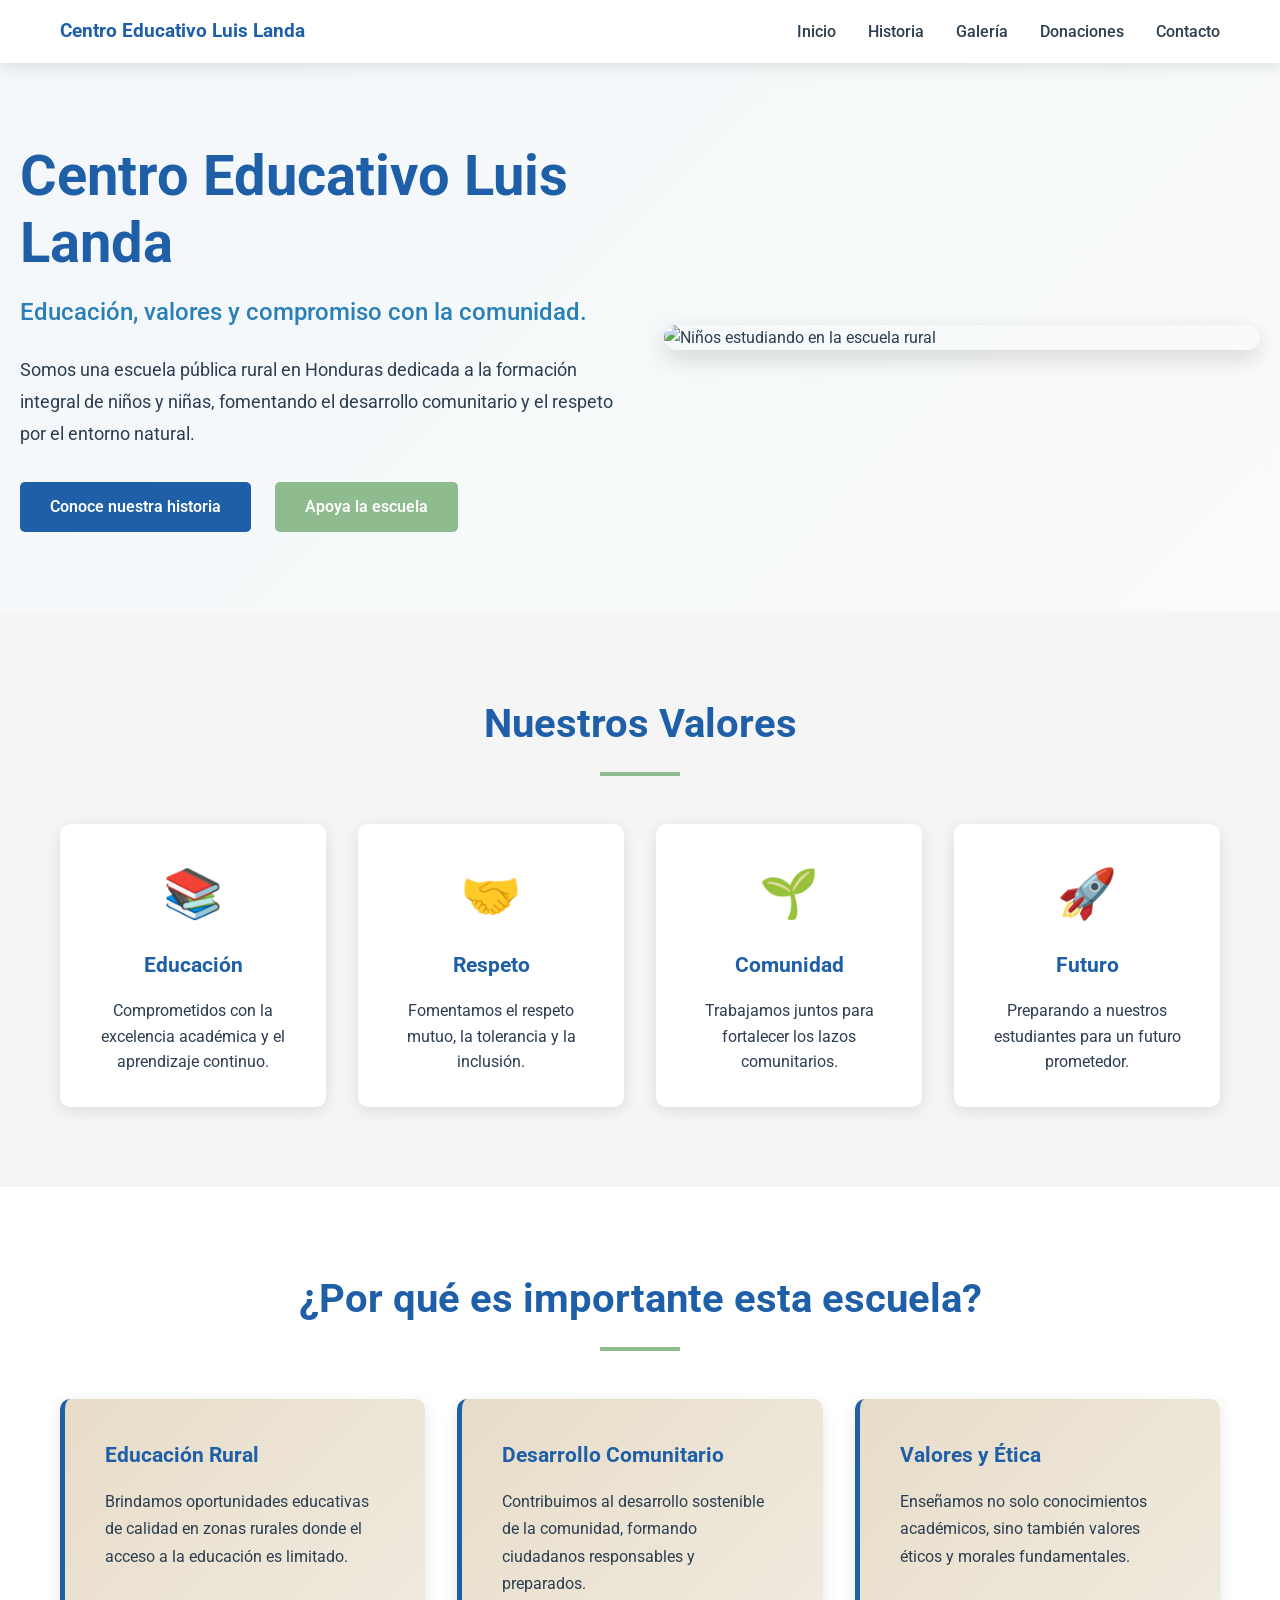
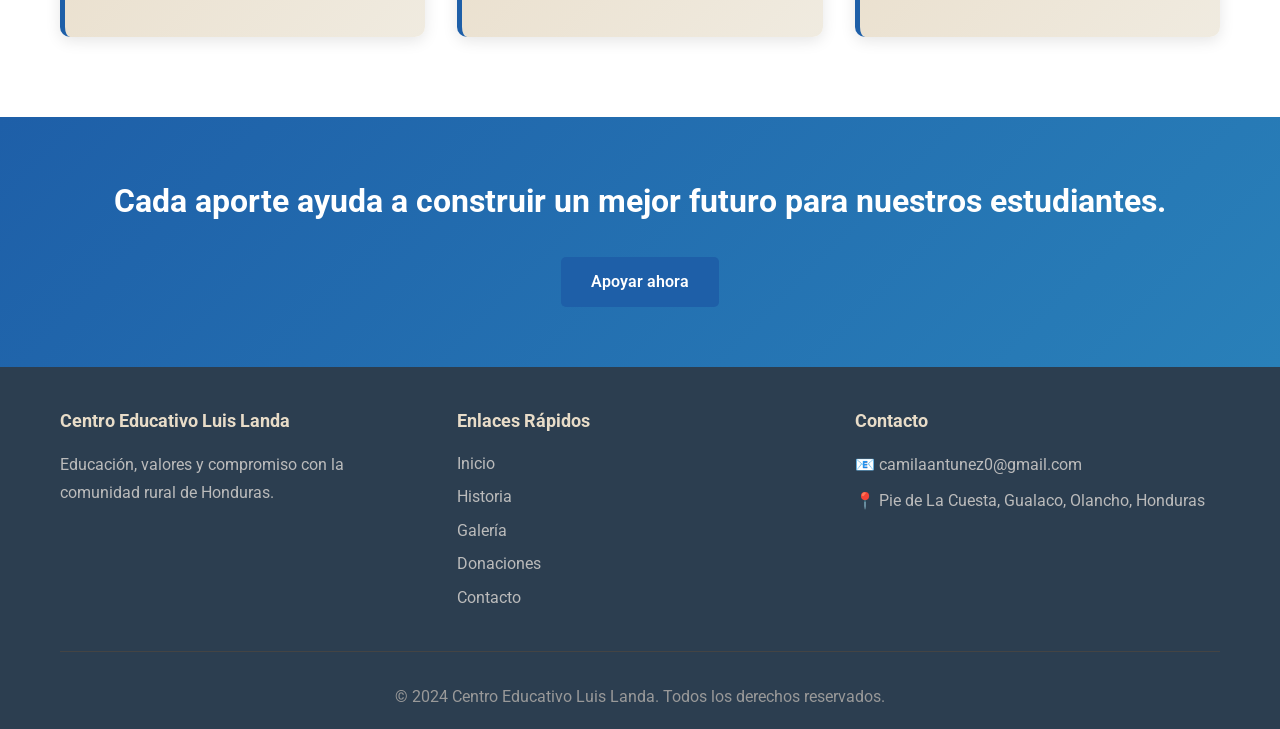
==== index.html @ 62749e9d "commit1" ====
<!DOCTYPE html>
<html lang="es">
<head>
    <meta charset="UTF-8">
    <meta name="viewport" content="width=device-width, initial-scale=1.0">
    <title>Centro Educativo Luis Landa</title>
    <link rel="stylesheet" href="css/styles.css">
    <link rel="icon" href="images/favicon.ico" type="image/x-icon">
    <link href="https://fonts.googleapis.com/css2?family=Roboto:wght@300;400;500;700&display=swap" rel="stylesheet">
</head>
<body>
    <header>
        <nav class="navbar">
            <div class="nav-container">
                <div class="logo">
                    <h1>Centro Educativo Luis Landa</h1>
                </div>
                <ul class="nav-menu">
                    <li><a href="#inicio">Inicio</a></li>
                    <li><a href="historia.html">Historia</a></li>
                    <li><a href="galeria.html">Galería</a></li>
                    <li><a href="donaciones.html">Donaciones</a></li>
                    <li><a href="contacto.html">Contacto</a></li>
                </ul>
                <div class="hamburger">
                    <span class="bar"></span>
                    <span class="bar"></span>
                    <span class="bar"></span>
                </div>
            </div>
        </nav>
    </header>

    <main>
        <section id="inicio" class="hero">
            <div class="hero-content">
                <h2>Centro Educativo Luis Landa</h2>
                <p class="hero-subtitle">Educación, valores y compromiso con la comunidad.</p>
                <p class="hero-text">Somos una escuela pública rural en Honduras dedicada a la formación integral de niños y niñas, fomentando el desarrollo comunitario y el respeto por el entorno natural.</p>
                <div class="hero-buttons">
                    <a href="historia.html" class="btn btn-primary">Conoce nuestra historia</a>
                    <a href="donaciones.html" class="btn btn-secondary">Apoya la escuela</a>
                </div>
            </div>
            <div class="hero-image">
                <img src="images/hero-school.jpg" alt="Niños estudiando en la escuela rural">
            </div>
        </section>

        <section class="valores">
            <div class="container">
                <h2>Nuestros Valores</h2>
                <div class="valores-grid">
                    <div class="valor-card">
                        <div class="valor-icon">📚</div>
                        <h3>Educación</h3>
                        <p>Comprometidos con la excelencia académica y el aprendizaje continuo.</p>
                    </div>
                    <div class="valor-card">
                        <div class="valor-icon">🤝</div>
                        <h3>Respeto</h3>
                        <p>Fomentamos el respeto mutuo, la tolerancia y la inclusión.</p>
                    </div>
                    <div class="valor-card">
                        <div class="valor-icon">🌱</div>
                        <h3>Comunidad</h3>
                        <p>Trabajamos juntos para fortalecer los lazos comunitarios.</p>
                    </div>
                    <div class="valor-card">
                        <div class="valor-icon">🚀</div>
                        <h3>Futuro</h3>
                        <p>Preparando a nuestros estudiantes para un futuro prometedor.</p>
                    </div>
                </div>
            </div>
        </section>

        <section class="importancia">
            <div class="container">
                <h2>¿Por qué es importante esta escuela?</h2>
                <div class="importancia-grid">
                    <div class="importancia-card">
                        <h3>Educación Rural</h3>
                        <p>Brindamos oportunidades educativas de calidad en zonas rurales donde el acceso a la educación es limitado.</p>
                    </div>
                    <div class="importancia-card">
                        <h3>Desarrollo Comunitario</h3>
                        <p>Contribuimos al desarrollo sostenible de la comunidad, formando ciudadanos responsables y preparados.</p>
                    </div>
                    <div class="importancia-card">
                        <h3>Valores y Ética</h3>
                        <p>Enseñamos no solo conocimientos académicos, sino también valores éticos y morales fundamentales.</p>
                    </div>
                </div>
            </div>
        </section>

        <section class="cta-final">
            <div class="container">
                <h2>Cada aporte ayuda a construir un mejor futuro para nuestros estudiantes.</h2>
                <a href="donaciones.html" class="btn btn-primary">Apoyar ahora</a>
            </div>
        </section>
    </main>

    <footer>
        <div class="container">
            <div class="footer-content">
                <div class="footer-section">
                    <h3>Centro Educativo Luis Landa</h3>
                    <p>Educación, valores y compromiso con la comunidad rural de Honduras.</p>
                </div>
                <div class="footer-section">
                    <h3>Enlaces Rápidos</h3>
                    <ul>
                        <li><a href="#inicio">Inicio</a></li>
                        <li><a href="historia.html">Historia</a></li>
                        <li><a href="galeria.html">Galería</a></li>
                        <li><a href="donaciones.html">Donaciones</a></li>
                        <li><a href="contacto.html">Contacto</a></li>
                    </ul>
                </div>
                <div class="footer-section">
                    <h3>Contacto</h3>
                    <p>📧 camilaantunez0@gmail.com</p>
                    <p>📍 Pie de La Cuesta, Gualaco, Olancho, Honduras</p>
                </div>
            </div>
            <div class="footer-bottom">
                <p>&copy; 2024 Centro Educativo Luis Landa. Todos los derechos reservados.</p>
            </div>
        </div>
    </footer>

    <script src="js/script.js"></script>
</body>
</html>
---- css/styles.css ----
* {
    margin: 0;
    padding: 0;
    box-sizing: border-box;
}

:root {
    --primary-blue: #1e5fa8;
    --secondary-blue: #2980b9;
    --light-green: #8fbc8f;
    --warm-beige: #e8dcc8;
    --white: #ffffff;
    --dark-text: #2c3e50;
    --light-gray: #f5f5f5;
    --shadow: 0 4px 15px rgba(0, 0, 0, 0.1);
    --shadow-hover: 0 8px 25px rgba(0, 0, 0, 0.15);
}

html {
    scroll-behavior: smooth;
}

body {
    font-family: 'Roboto', sans-serif;
    color: var(--dark-text);
    line-height: 1.6;
    overflow-x: hidden;
}

.container {
    max-width: 1200px;
    margin: 0 auto;
    padding: 0 20px;
}

/* HEADER Y NAVEGACIÓN */
header {
    position: relative;
    z-index: 1000;
}

.navbar {
    background: var(--white);
    padding: 1rem 0;
    position: sticky;
    top: 0;
    box-shadow: var(--shadow);
    transition: all 0.3s ease;
}

.nav-container {
    max-width: 1200px;
    margin: 0 auto;
    padding: 0 20px;
    display: flex;
    justify-content: space-between;
    align-items: center;
}

.logo h1 {
    color: var(--primary-blue);
    font-size: 1.2rem;
    font-weight: 700;
    transition: all 0.3s ease;
}

.logo h1:hover {
    color: var(--secondary-blue);
}

.nav-menu {
    display: flex;
    list-style: none;
    gap: 2rem;
}

.nav-menu a {
    text-decoration: none;
    color: var(--dark-text);
    font-weight: 500;
    transition: all 0.3s ease;
    position: relative;
}

.nav-menu a:hover {
    color: var(--primary-blue);
}

.nav-menu a::after {
    content: '';
    position: absolute;
    bottom: -5px;
    left: 0;
    width: 0;
    height: 2px;
    background: var(--primary-blue);
    transition: width 0.3s ease;
}

.nav-menu a:hover::after {
    width: 100%;
}

.hamburger {
    display: none;
    flex-direction: column;
    cursor: pointer;
}

.bar {
    width: 25px;
    height: 3px;
    background: var(--dark-text);
    margin: 5px 0;
    transition: all 0.3s ease;
    border-radius: 2px;
}

/* HERO SECTION */
.hero {
    display: grid;
    grid-template-columns: 1fr 1fr;
    align-items: center;
    gap: 3rem;
    padding: 80px 20px;
    background: linear-gradient(135deg, rgba(30, 95, 168, 0.05) 0%, rgba(143, 188, 143, 0.05) 100%);
    animation: fadeInDown 0.8s ease;
}

.hero-content h2 {
    font-size: 3.5rem;
    font-weight: 700;
    color: var(--primary-blue);
    margin-bottom: 1rem;
    line-height: 1.2;
}

.hero-subtitle {
    font-size: 1.5rem;
    color: var(--secondary-blue);
    margin-bottom: 1.5rem;
    font-weight: 500;
}

.hero-text {
    font-size: 1.1rem;
    color: var(--dark-text);
    margin-bottom: 2rem;
    line-height: 1.8;
}

.hero-buttons {
    display: flex;
    gap: 1.5rem;
    flex-wrap: wrap;
}

.hero-image {
    position: relative;
    overflow: hidden;
    border-radius: 15px;
    box-shadow: var(--shadow-hover);
    animation: fadeInRight 0.8s ease;
}

.hero-image img {
    width: 100%;
    height: 400px;
    object-fit: cover;
    transition: transform 0.3s ease;
}

.hero-image:hover img {
    transform: scale(1.05);
}

/* BOTONES */
.btn {
    display: inline-block;
    padding: 12px 30px;
    border-radius: 5px;
    text-decoration: none;
    font-weight: 600;
    transition: all 0.3s ease;
    cursor: pointer;
    border: none;
    font-size: 1rem;
}

.btn-primary {
    background: var(--primary-blue);
    color: var(--white);
}

.btn-primary:hover {
    background: var(--secondary-blue);
    box-shadow: var(--shadow-hover);
    transform: translateY(-2px);
}

.btn-secondary {
    background: var(--light-green);
    color: var(--white);
}

.btn-secondary:hover {
    background: #7aa87a;
    box-shadow: var(--shadow-hover);
    transform: translateY(-2px);
}

/* VALORES */
.valores {
    padding: 80px 20px;
    background: var(--light-gray);
}

.valores h2,
.importancia h2 {
    font-size: 2.5rem;
    color: var(--primary-blue);
    text-align: center;
    margin-bottom: 3rem;
    position: relative;
}

.valores h2::after,
.importancia h2::after {
    content: '';
    display: block;
    width: 80px;
    height: 4px;
    background: var(--light-green);
    margin: 1rem auto 0;
}

.valores-grid {
    display: grid;
    grid-template-columns: repeat(auto-fit, minmax(250px, 1fr));
    gap: 2rem;
    max-width: 1200px;
    margin: 0 auto;
}

.valor-card {
    background: var(--white);
    padding: 2rem;
    border-radius: 10px;
    text-align: center;
    box-shadow: var(--shadow);
    transition: all 0.3s ease;
    animation: fadeInUp 0.6s ease;
}

.valor-card:hover {
    transform: translateY(-10px);
    box-shadow: var(--shadow-hover);
}

.valor-icon {
    font-size: 3rem;
    margin-bottom: 1rem;
}

.valor-card h3 {
    color: var(--primary-blue);
    margin-bottom: 1rem;
    font-size: 1.3rem;
}

.valor-card p {
    color: var(--dark-text);
    line-height: 1.6;
}

/* IMPORTANCIA */
.importancia {
    padding: 80px 20px;
    background: var(--white);
}

.importancia-grid {
    display: grid;
    grid-template-columns: repeat(auto-fit, minmax(280px, 1fr));
    gap: 2rem;
    max-width: 1200px;
    margin: 0 auto;
}

.importancia-card {
    background: linear-gradient(135deg, var(--warm-beige) 0%, #f0ebe0 100%);
    padding: 2.5rem;
    border-radius: 10px;
    border-left: 5px solid var(--primary-blue);
    box-shadow: var(--shadow);
    transition: all 0.3s ease;
    animation: fadeInUp 0.6s ease;
}

.importancia-card:hover {
    transform: translateX(10px);
    box-shadow: var(--shadow-hover);
}

.importancia-card h3 {
    color: var(--primary-blue);
    margin-bottom: 1rem;
    font-size: 1.3rem;
}

.importancia-card p {
    color: var(--dark-text);
    line-height: 1.7;
}

/* HISTORIA HERO */
.historia-hero {
    background: linear-gradient(135deg, var(--primary-blue) 0%, var(--secondary-blue) 100%);
    color: var(--white);
    padding: 80px 20px;
    text-align: center;
}

.historia-hero h1 {
    font-size: 3rem;
    margin-bottom: 1rem;
}

.historia-hero p {
    font-size: 1.2rem;
    max-width: 600px;
    margin: 0 auto;
}

/* HISTORIA CONTENIDO */
.historia-content {
    padding: 80px 20px;
    background: var(--white);
}

.historia-content .container {
    display: grid;
    grid-template-columns: 1fr 1fr;
    gap: 3rem;
    align-items: center;
}

.historia-text h2 {
    font-size: 2rem;
    color: var(--primary-blue);
    margin-bottom: 1.5rem;
}

.historia-text p {
    color: var(--dark-text);
    margin-bottom: 1.5rem;
    line-height: 1.8;
    font-size: 1.05rem;
}

.historia-image {
    overflow: hidden;
    border-radius: 10px;
    box-shadow: var(--shadow-hover);
}

.historia-image img {
    width: 100%;
    height: 400px;
    object-fit: cover;
    transition: transform 0.3s ease;
}

.historia-image:hover img {
    transform: scale(1.05);
}

/* MISIÓN Y VISIÓN */
.mision-vision {
    padding: 80px 20px;
    background: linear-gradient(135deg, rgba(143, 188, 143, 0.1) 0%, rgba(30, 95, 168, 0.1) 100%);
}

.mision-vision .container {
    display: grid;
    grid-template-columns: 1fr 1fr;
    gap: 3rem;
    max-width: 1200px;
    margin: 0 auto;
}

.mision,
.vision {
    background: var(--white);
    padding: 3rem;
    border-radius: 10px;
    box-shadow: var(--shadow);
    animation: fadeInUp 0.6s ease;
}

.mision::before,
.vision::before {
    content: '';
    display: block;
    width: 5px;
    height: 100%;
    position: absolute;
    left: 0;
    top: 0;
    border-radius: 10px 0 0 10px;
}

.mision {
    position: relative;
    border-left: 5px solid var(--primary-blue);
}

.vision {
    position: relative;
    border-left: 5px solid var(--light-green);
}

.mision h2,
.vision h2 {
    font-size: 1.8rem;
    margin-bottom: 1.5rem;
    color: var(--primary-blue);
}

.mision p,
.vision p {
    color: var(--dark-text);
    line-height: 1.8;
    font-size: 1.05rem;
}

/* ACCORDIÓN (FAQ) */
.faq {
    padding: 80px 20px;
    background: var(--light-gray);
}

.faq h2 {
    font-size: 2.5rem;
    color: var(--primary-blue);
    text-align: center;
    margin-bottom: 3rem;
    position: relative;
}

.faq h2::after {
    content: '';
    display: block;
    width: 80px;
    height: 4px;
    background: var(--light-green);
    margin: 1rem auto 0;
}

.accordion {
    max-width: 800px;
    margin: 0 auto;
}

.accordion-item {
    margin-bottom: 1rem;
    border: 1px solid #ddd;
    border-radius: 8px;
    overflow: hidden;
    background: var(--white);
    animation: fadeInUp 0.6s ease;
}

.accordion-header {
    width: 100%;
    padding: 1.5rem;
    background: var(--white);
    border: none;
    text-align: left;
    cursor: pointer;
    font-size: 1.1rem;
    font-weight: 600;
    color: var(--dark-text);
    transition: all 0.3s ease;
    display: flex;
    justify-content: space-between;
    align-items: center;
}

.accordion-header:hover {
    background: var(--warm-beige);
    color: var(--primary-blue);
}

.accordion-header.active {
    background: var(--primary-blue);
    color: var(--white);
}

.accordion-header::after {
    content: '▼';
    margin-left: 1rem;
    transition: transform 0.3s ease;
    font-size: 0.8rem;
}

.accordion-header.active::after {
    transform: rotate(-180deg);
}

.accordion-content {
    padding: 1.5rem;
    background: var(--white);
    color: var(--dark-text);
    display: none;
    border-top: 1px solid #eee;
    line-height: 1.8;
}

.accordion-content.active {
    display: block;
}

/* GALERÍA */
.galeria {
    padding: 80px 20px;
    background: var(--white);
}

.galeria h1 {
    font-size: 2.5rem;
    color: var(--primary-blue);
    text-align: center;
    margin-bottom: 1rem;
}

.galeria-subtitle {
    text-align: center;
    color: var(--dark-text);
    margin-bottom: 3rem;
    font-size: 1.1rem;
}

.filtros {
    display: flex;
    justify-content: center;
    gap: 1rem;
    margin-bottom: 3rem;
    flex-wrap: wrap;
}

.filtro-btn {
    padding: 10px 25px;
    border: 2px solid var(--primary-blue);
    background: var(--white);
    color: var(--primary-blue);
    border-radius: 25px;
    cursor: pointer;
    font-weight: 600;
    transition: all 0.3s ease;
}

.filtro-btn:hover,
.filtro-btn.active {
    background: var(--primary-blue);
    color: var(--white);
}

.galeria-grid {
    display: grid;
    grid-template-columns: repeat(auto-fill, minmax(250px, 1fr));
    gap: 2rem;
    margin-bottom: 3rem;
}

.galeria-item {
    position: relative;
    overflow: hidden;
    border-radius: 10px;
    box-shadow: var(--shadow);
    cursor: pointer;
    transition: all 0.3s ease;
    animation: fadeInUp 0.6s ease;
}

.galeria-item:hover {
    transform: translateY(-10px);
    box-shadow: var(--shadow-hover);
}

.galeria-item img {
    width: 100%;
    height: 250px;
    object-fit: cover;
    transition: transform 0.3s ease;
}

.galeria-item:hover img {
    transform: scale(1.1);
}

.galeria-overlay {
    position: absolute;
    top: 0;
    left: 0;
    right: 0;
    bottom: 0;
    background: rgba(30, 95, 168, 0.8);
    display: flex;
    align-items: center;
    justify-content: center;
    opacity: 0;
    transition: opacity 0.3s ease;
}

.galeria-item:hover .galeria-overlay {
    opacity: 1;
}

.galeria-overlay-text {
    color: var(--white);
    font-weight: 600;
    font-size: 1.1rem;
}

/* MODAL GALERÍA */
.modal {
    display: none;
    position: fixed;
    z-index: 2000;
    left: 0;
    top: 0;
    width: 100%;
    height: 100%;
    background-color: rgba(0, 0, 0, 0.8);
    animation: fadeIn 0.3s ease;
}

.modal.active {
    display: flex;
    align-items: center;
    justify-content: center;
}

.modal-content {
    position: relative;
    max-width: 90%;
    max-height: 90vh;
    background: var(--white);
    border-radius: 10px;
    overflow: hidden;
}

.modal-image {
    width: 100%;
    max-height: 80vh;
    object-fit: contain;
}

.modal-close {
    position: absolute;
    top: 20px;
    right: 20px;
    font-size: 2rem;
    cursor: pointer;
    color: var(--white);
    background: rgba(0, 0, 0, 0.5);
    padding: 10px 15px;
    border-radius: 5px;
    transition: all 0.3s ease;
}

.modal-close:hover {
    background: rgba(0, 0, 0, 0.8);
}

/* DONACIONES */
.donaciones {
    padding: 80px 20px;
    background: var(--light-gray);
}

.donaciones h1 {
    font-size: 2.5rem;
    color: var(--primary-blue);
    text-align: center;
    margin-bottom: 1.5rem;
}

.donaciones-intro {
    text-align: center;
    max-width: 700px;
    margin: 0 auto 3rem;
    font-size: 1.1rem;
    color: var(--dark-text);
    line-height: 1.8;
}

.formas-apoyo {
    display: grid;
    grid-template-columns: repeat(auto-fit, minmax(250px, 1fr));
    gap: 2rem;
    margin-bottom: 4rem;
    max-width: 1200px;
    margin-left: auto;
    margin-right: auto;
}

.apoyo-card {
    background: var(--white);
    padding: 2.5rem;
    border-radius: 10px;
    text-align: center;
    box-shadow: var(--shadow);
    transition: all 0.3s ease;
    animation: fadeInUp 0.6s ease;
}

.apoyo-card:hover {
    transform: translateY(-10px);
    box-shadow: var(--shadow-hover);
    border-top: 4px solid var(--primary-blue);
}

.apoyo-icon {
    font-size: 2.5rem;
    margin-bottom: 1rem;
}

.apoyo-card h3 {
    color: var(--primary-blue);
    margin-bottom: 1rem;
    font-size: 1.2rem;
}

.apoyo-card p {
    color: var(--dark-text);
    line-height: 1.6;
}

/* DIRECTORA INFO */
.directora-info {
    background: linear-gradient(135deg, var(--primary-blue) 0%, var(--secondary-blue) 100%);
    color: var(--white);
    padding: 2rem;
    border-radius: 10px;
    text-align: center;
    margin-bottom: 3rem;
    max-width: 600px;
    margin-left: auto;
    margin-right: auto;
    animation: fadeInUp 0.6s ease;
}

.directora-info h3 {
    font-size: 1.3rem;
    margin-bottom: 0.5rem;
}

.directora-info p {
    font-size: 1.05rem;
    margin-bottom: 0.5rem;
}

/* FORMULARIO DONACIONES */
.donacion-form {
    background: var(--white);
    padding: 2.5rem;
    border-radius: 10px;
    max-width: 500px;
    margin: 0 auto;
    box-shadow: var(--shadow);
}

.donacion-form h3 {
    color: var(--primary-blue);
    margin-bottom: 1.5rem;
    font-size: 1.3rem;
}

.form-group {
    margin-bottom: 1.5rem;
}

.form-group label {
    display: block;
    margin-bottom: 0.5rem;
    color: var(--dark-text);
    font-weight: 600;
}

.form-group input,
.form-group textarea,
.form-group select {
    width: 100%;
    padding: 10px;
    border: 2px solid #ddd;
    border-radius: 5px;
    font-family: inherit;
    font-size: 1rem;
    transition: all 0.3s ease;
}

.form-group input:focus,
.form-group textarea:focus,
.form-group select:focus {
    outline: none;
    border-color: var(--primary-blue);
    box-shadow: 0 0 0 3px rgba(30, 95, 168, 0.1);
}

.form-group textarea {
    resize: vertical;
    min-height: 100px;
}

/* CONTACTO */
.contacto {
    padding: 80px 20px;
    background: var(--white);
}

.contacto h1 {
    font-size: 2.5rem;
    color: var(--primary-blue);
    text-align: center;
    margin-bottom: 3rem;
}

.contacto-container {
    max-width: 1200px;
    margin: 0 auto;
    display: grid;
    grid-template-columns: 1fr 1fr;
    gap: 3rem;
}

.contacto-info {
    display: flex;
    flex-direction: column;
    gap: 2rem;
}

.contacto-item {
    background: var(--light-gray);
    padding: 2rem;
    border-radius: 10px;
    animation: fadeInUp 0.6s ease;
}

.contacto-item h3 {
    color: var(--primary-blue);
    margin-bottom: 1rem;
    font-size: 1.2rem;
}

.contacto-item p {
    color: var(--dark-text);
    line-height: 1.8;
}

.contacto-form {
    background: var(--light-gray);
    padding: 2.5rem;
    border-radius: 10px;
    animation: fadeInUp 0.6s ease;
}

.contacto-form h2 {
    color: var(--primary-blue);
    margin-bottom: 1.5rem;
    font-size: 1.3rem;
}

.mapa-placeholder {
    width: 100%;
    height: 300px;
    background: linear-gradient(135deg, var(--primary-blue), var(--light-green));
    border-radius: 10px;
    display: flex;
    align-items: center;
    justify-content: center;
    color: var(--white);
    font-size: 1.1rem;
    margin-top: 2rem;
    box-shadow: var(--shadow);
}

/* CTA FINAL */
.cta-final {
    background: linear-gradient(135deg, var(--primary-blue) 0%, var(--secondary-blue) 100%);
    color: var(--white);
    padding: 60px 20px;
    text-align: center;
}

.cta-final h2 {
    font-size: 2rem;
    margin-bottom: 2rem;
    line-height: 1.5;
}

/* FOOTER */
footer {
    background: var(--dark-text);
    color: var(--white);
    padding: 40px 20px 20px;
}

.footer-content {
    display: grid;
    grid-template-columns: repeat(auto-fit, minmax(250px, 1fr));
    gap: 2rem;
    margin-bottom: 2rem;
}

.footer-section h3 {
    color: var(--warm-beige);
    margin-bottom: 1rem;
    font-size: 1.1rem;
}

.footer-section p {
    color: #bbb;
    line-height: 1.8;
    margin-bottom: 0.5rem;
}

.footer-section ul {
    list-style: none;
}

.footer-section ul li {
    margin-bottom: 0.5rem;
}

.footer-section a {
    color: #bbb;
    text-decoration: none;
    transition: all 0.3s ease;
}

.footer-section a:hover {
    color: var(--warm-beige);
}

.footer-bottom {
    border-top: 1px solid #444;
    padding-top: 2rem;
    text-align: center;
    color: #999;
}

/* ANIMACIONES */
@keyframes fadeInDown {
    from {
        opacity: 0;
        transform: translateY(-30px);
    }
    to {
        opacity: 1;
        transform: translateY(0);
    }
}

@keyframes fadeInRight {
    from {
        opacity: 0;
        transform: translateX(30px);
    }
    to {
        opacity: 1;
        transform: translateX(0);
    }
}

@keyframes fadeInUp {
    from {
        opacity: 0;
        transform: translateY(30px);
    }
    to {
        opacity: 1;
        transform: translateY(0);
    }
}

@keyframes fadeIn {
    from {
        opacity: 0;
    }
    to {
        opacity: 1;
    }
}

/* SCROLL ANIMATION */
.scroll-animate {
    opacity: 0;
    transform: translateY(30px);
    animation: fadeInUp 0.6s ease forwards;
}

/* RESPONSIVE */
@media (max-width: 768px) {
    .hamburger {
        display: flex;
    }

    .nav-menu {
        position: fixed;
        left: -100%;
        top: 70px;
        flex-direction: column;
        background-color: var(--white);
        width: 100%;
        text-align: center;
        transition: 0.3s;
        gap: 0;
    }

    .nav-menu.active {
        left: 0;
    }

    .nav-menu a {
        display: block;
        padding: 1.5rem 0;
    }

    .nav-menu a::after {
        display: none;
    }

    .nav-menu a:hover {
        background: var(--light-gray);
    }

    .bar.active:nth-child(1) {
        transform: rotate(-45deg) translate(-5px, 6px);
    }

    .bar.active:nth-child(2) {
        opacity: 0;
    }

    .bar.active:nth-child(3) {
        transform: rotate(45deg) translate(-5px, -6px);
    }

    .hero {
        grid-template-columns: 1fr;
        padding: 40px 20px;
    }

    .hero-content h2 {
        font-size: 2.5rem;
    }

    .hero-subtitle {
        font-size: 1.2rem;
    }

    .hero-buttons {
        flex-direction: column;
    }

    .btn {
        width: 100%;
        text-align: center;
    }

    .historia-content .container {
        grid-template-columns: 1fr;
    }

    .mision-vision .container {
        grid-template-columns: 1fr;
    }

    .contacto-container {
        grid-template-columns: 1fr;
    }

    .valores-grid,
    .importancia-grid,
    .formas-apoyo {
        grid-template-columns: 1fr;
    }

    .logo h1 {
        font-size: 1rem;
    }

    .nav-container {
        padding: 0 15px;
    }
}

@media (max-width: 480px) {
    .hero-content h2 {
        font-size: 2rem;
    }

    .hero-subtitle {
        font-size: 1rem;
    }

    .valores h2,
    .importancia h2,
    .faq h2,
    .galeria h1,
    .donaciones h1,
    .contacto h1 {
        font-size: 2rem;
    }

    .mision-vision {
        padding: 40px 20px;
    }

    .cta-final h2 {
        font-size: 1.5rem;
    }
}
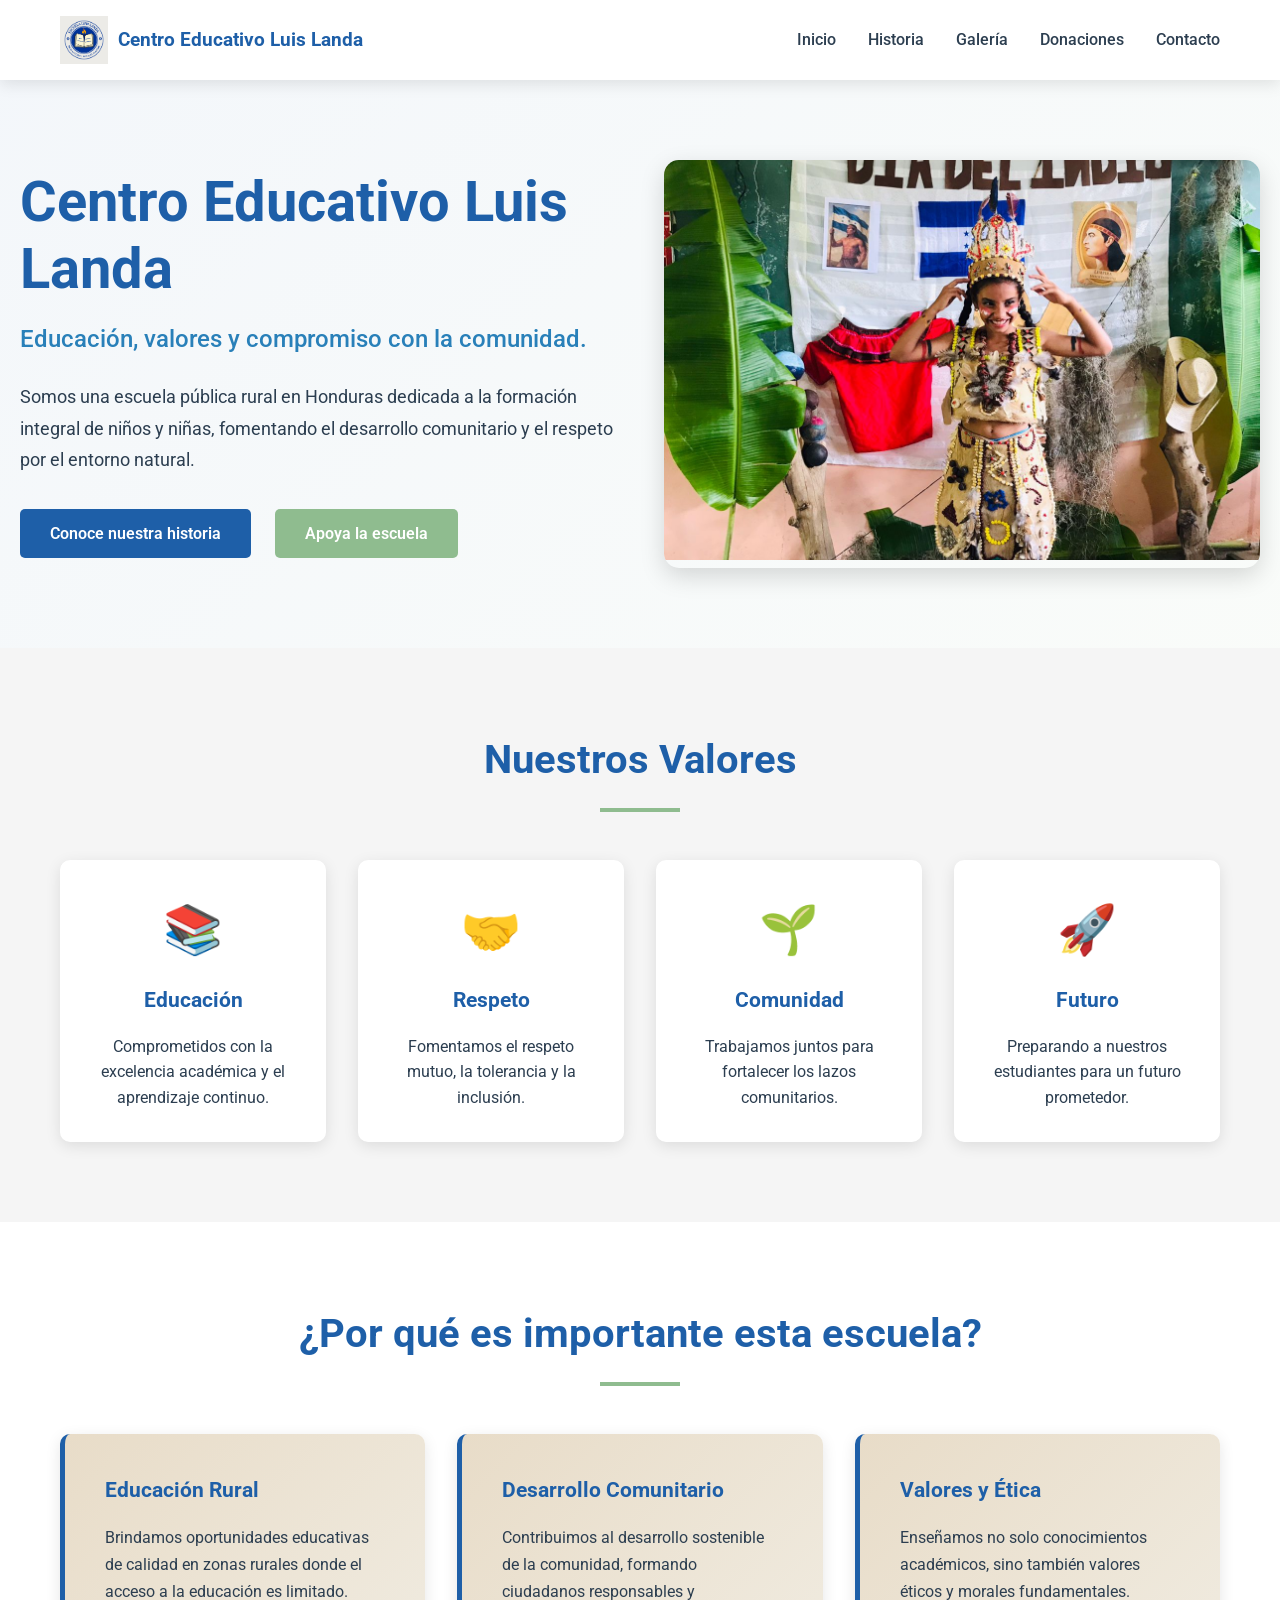
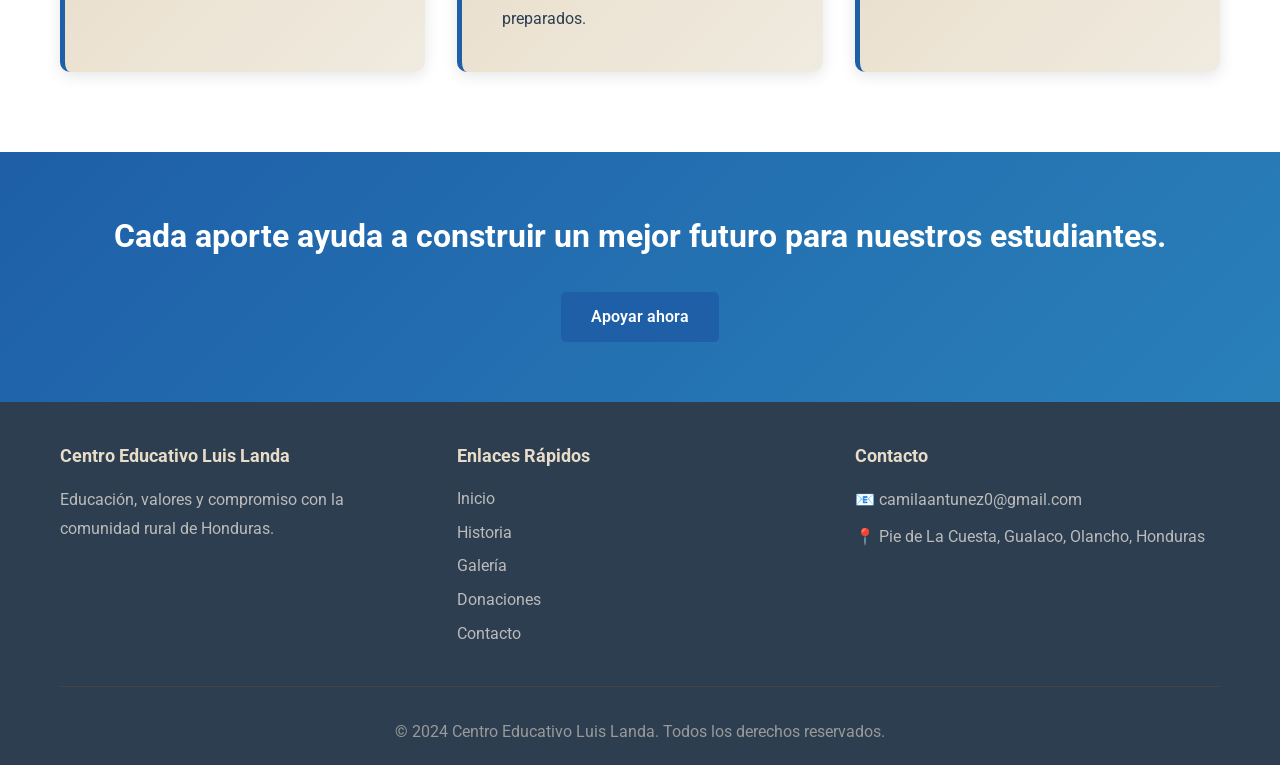
==== commit c5a5ff63: "Logo, Galeria y actualizacion dela Historia" ====
--- a/index.html
+++ b/index.html
@@ -13,6 +13,7 @@
         <nav class="navbar">
             <div class="nav-container">
                 <div class="logo">
+                    <img src="/src/LuisLandaWebsite/logo.png" alt="Logo del Centro Educativo Luis Landa" class="logo-img">
                     <h1>Centro Educativo Luis Landa</h1>
                 </div>
                 <ul class="nav-menu">
@@ -43,7 +44,7 @@
                 </div>
             </div>
             <div class="hero-image">
-                <img src="images/hero-school.jpg" alt="Niños estudiando en la escuela rural">
+                <img src="/src/LuisLandaWebsite/Pocahontas.jpeg" alt="Niña vestida con traje tradicional indigena">
             </div>
         </section>
 
--- a/css/styles.css
+++ b/css/styles.css
@@ -55,6 +55,32 @@
     display: flex;
     justify-content: space-between;
     align-items: center;
+}
+
+.logo-img {
+  height: 48px;
+  width: auto;
+  max-width: 100%;
+  object-fit: contain;
+  display: block;
+}
+
+@media (max-width: 768px) {
+  .logo-img {
+    height: 40px;
+  }
+}
+
+@media (max-width: 480px) {
+  .logo-img {
+    height: 34px;
+  }
+}
+
+.logo {
+  display: flex;
+  align-items: center;
+  gap: 10px;
 }
 
 .logo h1 {
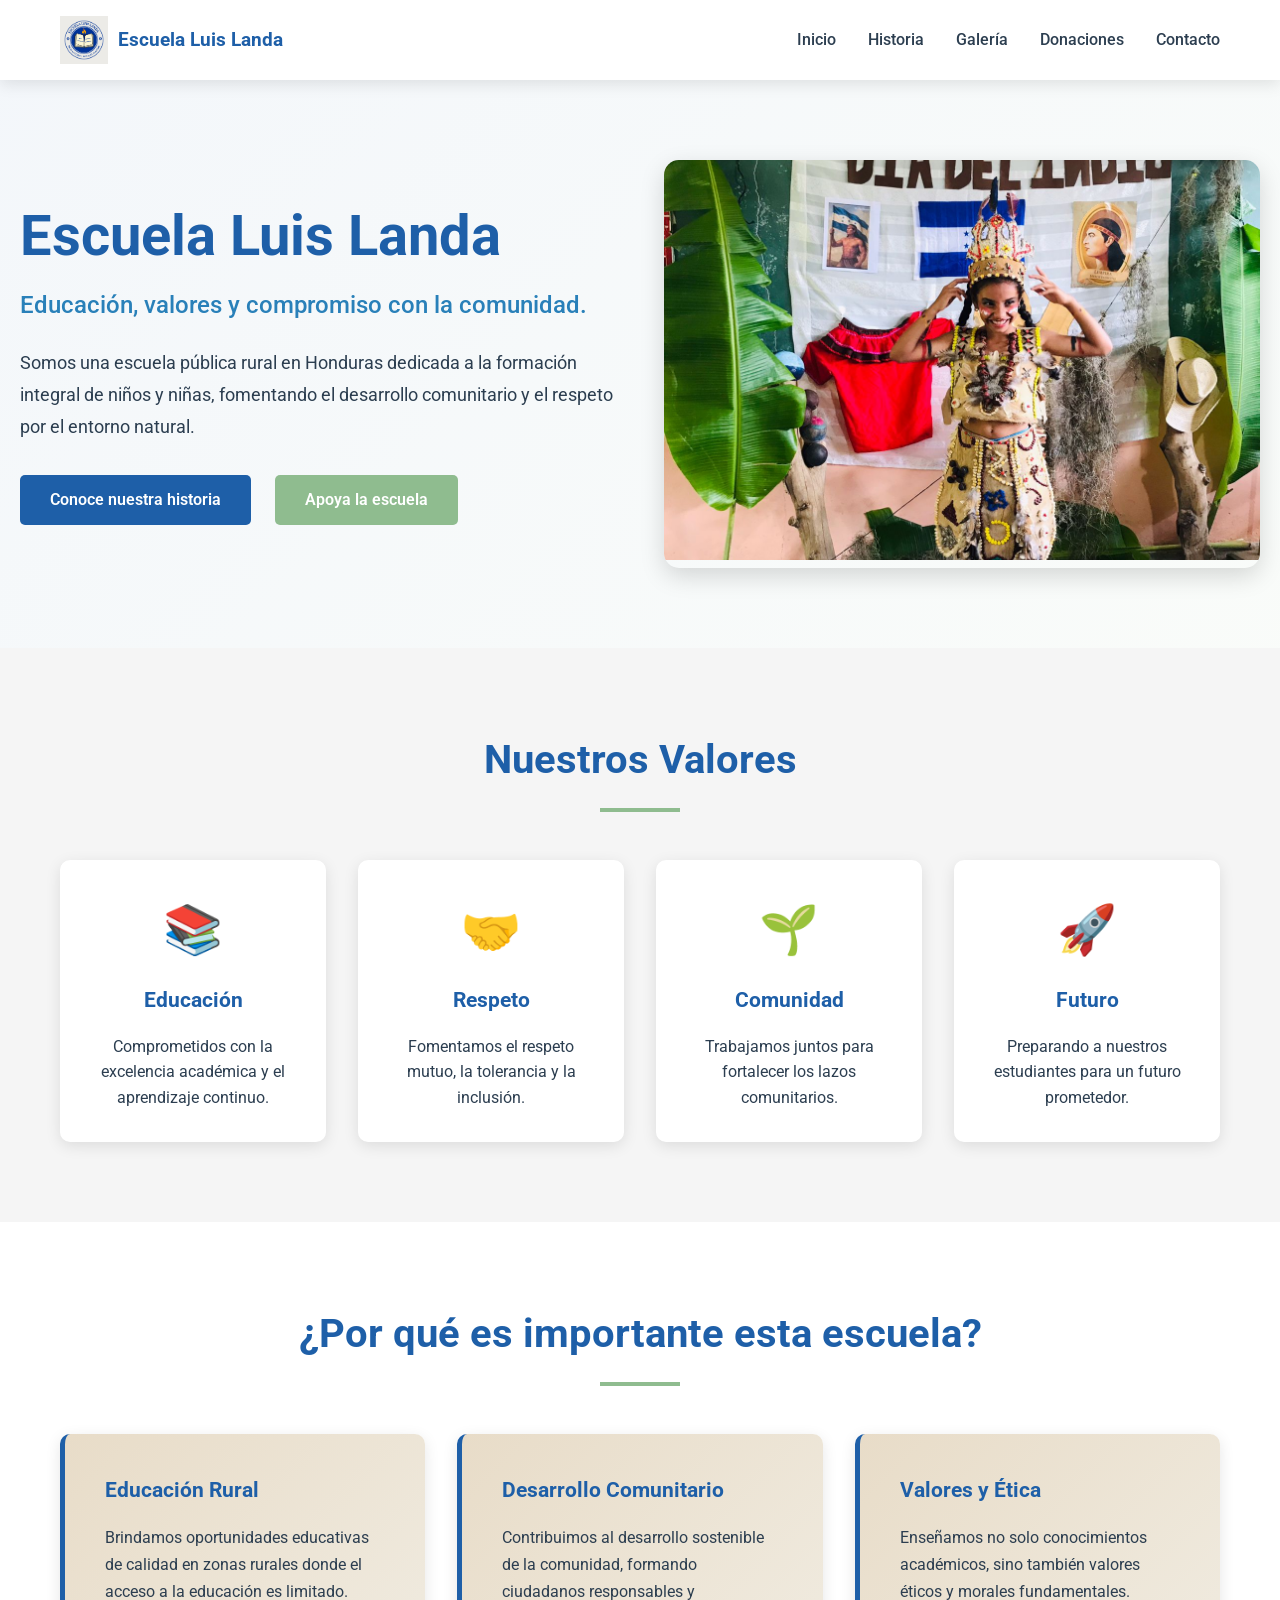
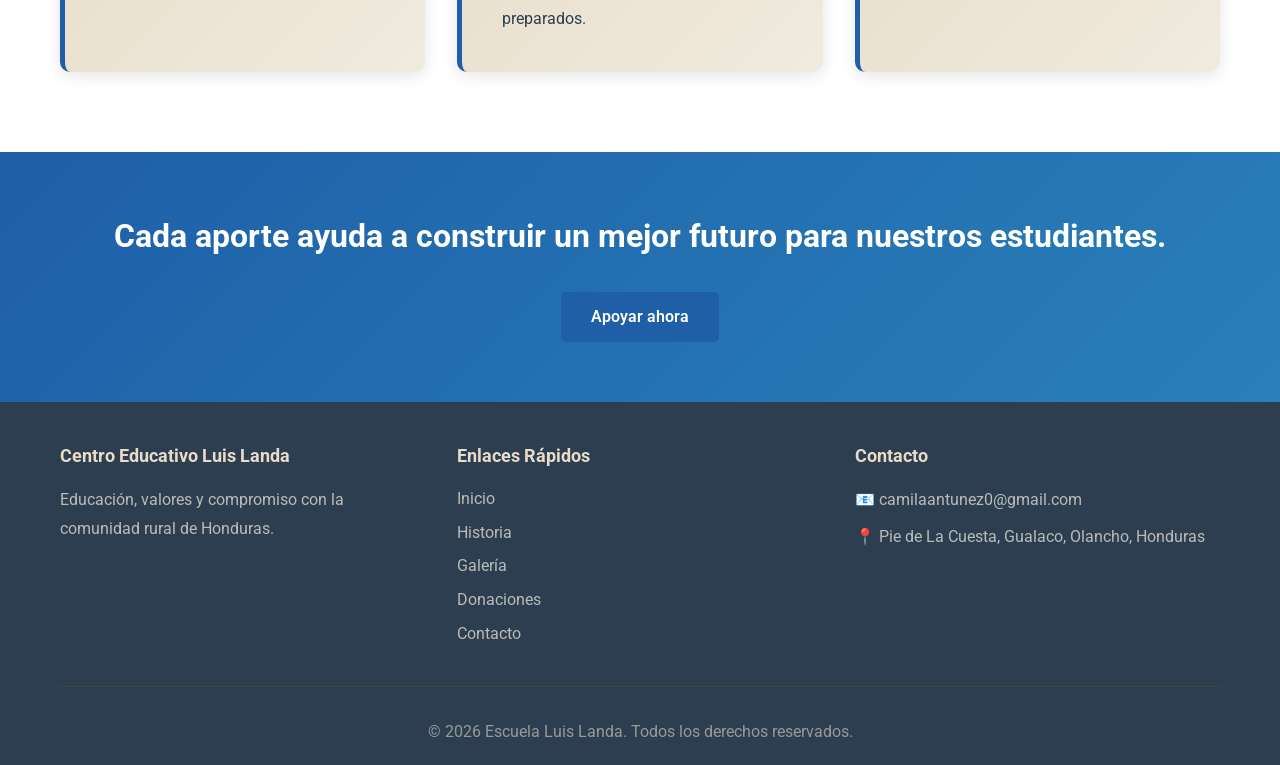
==== commit 3a2a63f0: "Titulo y icono de la barra de busqueda" ====
--- a/index.html
+++ b/index.html
@@ -3,9 +3,9 @@
 <head>
     <meta charset="UTF-8">
     <meta name="viewport" content="width=device-width, initial-scale=1.0">
-    <title>Centro Educativo Luis Landa</title>
+    <title>Escuela Luis Landa</title>
     <link rel="stylesheet" href="css/styles.css">
-    <link rel="icon" href="images/favicon.ico" type="image/x-icon">
+    <link rel="icon" href="/src/LuisLandaWebsite/logo.png" type="image/x-icon">
     <link href="https://fonts.googleapis.com/css2?family=Roboto:wght@300;400;500;700&display=swap" rel="stylesheet">
 </head>
 <body>
@@ -14,7 +14,7 @@
             <div class="nav-container">
                 <div class="logo">
                     <img src="/src/LuisLandaWebsite/logo.png" alt="Logo del Centro Educativo Luis Landa" class="logo-img">
-                    <h1>Centro Educativo Luis Landa</h1>
+                    <h1>Escuela Luis Landa</h1>
                 </div>
                 <ul class="nav-menu">
                     <li><a href="#inicio">Inicio</a></li>
@@ -35,7 +35,7 @@
     <main>
         <section id="inicio" class="hero">
             <div class="hero-content">
-                <h2>Centro Educativo Luis Landa</h2>
+                <h2>Escuela Luis Landa</h2>
                 <p class="hero-subtitle">Educación, valores y compromiso con la comunidad.</p>
                 <p class="hero-text">Somos una escuela pública rural en Honduras dedicada a la formación integral de niños y niñas, fomentando el desarrollo comunitario y el respeto por el entorno natural.</p>
                 <div class="hero-buttons">
@@ -128,7 +128,7 @@
                 </div>
             </div>
             <div class="footer-bottom">
-                <p>&copy; 2024 Centro Educativo Luis Landa. Todos los derechos reservados.</p>
+                <p>&copy; 2026 Escuela Luis Landa. Todos los derechos reservados.</p>
             </div>
         </div>
     </footer>
